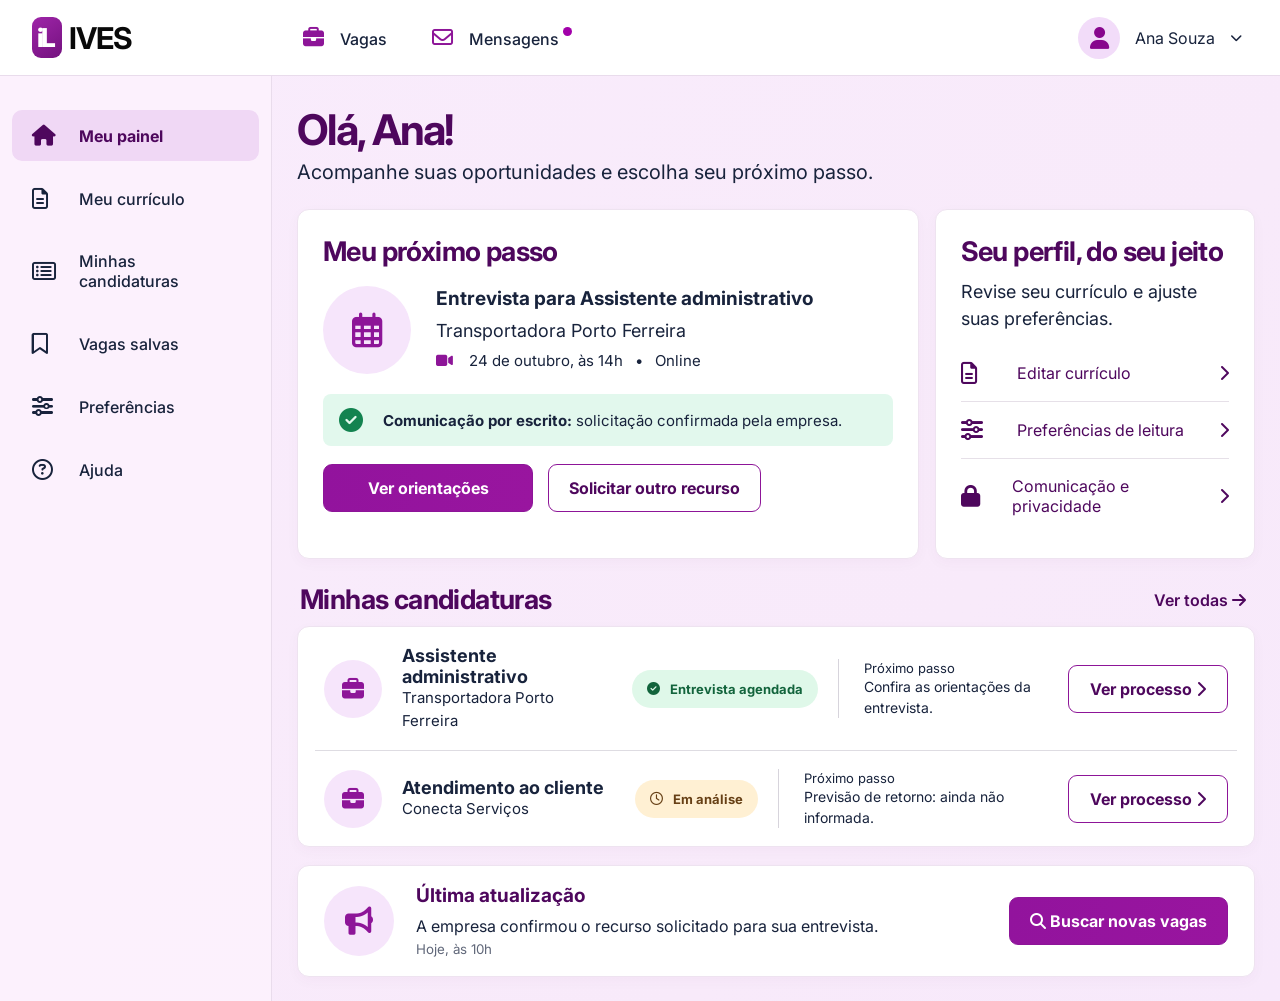
==== painel_candidato/index.html @ 95c907e9 "adicionando arquivos" ====
<!doctype html>
<html lang="pt-BR">
<head>
    <meta charset="UTF-8">
    <meta name="viewport" content="width=device-width,initial-scale=1">
    <link rel="stylesheet" href="https://cdnjs.cloudflare.com/ajax/libs/font-awesome/6.7.2/css/all.min.css">
    <link rel="stylesheet" href="css/painel.css">
    <link rel="stylesheet" href="css/ajuda.css">
    <link rel="stylesheet" href="css/base.css">
    <link rel="stylesheet" href="css/candidaturas.css">
    <link rel="stylesheet" href="css/componentes.css">
    <link rel="stylesheet" href="css/curriculo.css">
    <link rel="stylesheet" href="css/header.css">
    <link rel="stylesheet" href="css/layout.css">
    <link rel="stylesheet" href="css/mensagens.css">
    <link rel="stylesheet" href="css/preferencias.css">
    <link rel="stylesheet" href="css/responsivo.css">
    <link rel="stylesheet" href="css/sidebar.css">
    <link rel="stylesheet" href="css/vagas.css">
    <title>Meu painel | Included Lives</title>
</head>
<body>
    <header class="topbar">
        <a class="brand" href="#painel" aria-label="Included Lives, início"><span class="brand-icon">iL</span><b>IVES</b></a>
        <nav class="topnav">
            <a href="#vagas" data-view="vagas"><i class="fa-solid fa-briefcase"></i> Vagas</a>
            <a href="#mensagens" data-view="mensagens"><i class="fa-regular fa-envelope"></i> Mensagens <span class="dot"></span></a>
        </nav>
        
        <button class="account" id="accountBtn">
            <span class="avatar"><i class="fa-solid fa-user"></i></span><span>Ana Souza</span><i class="fa-solid fa-chevron-down"></i>
        </button>

        <div class="account-menu" id="accountMenu" hidden>
            <button data-view="preferencias">Preferências</button>
            <button data-view="ajuda">Ajuda</button>
        </div>
    </header>
    
    <div class="shell">
        <aside class="sidebar" aria-label="Navegação do candidato">
            <nav>
                <button class="side-link active" data-view="painel">
                    <i class="fa-solid fa-house"></i>
                    Meu painel
                </button>
                
                <button class="side-link" data-view="curriculo">
                    <i class="fa-regular fa-file-lines"></i>
                    Meu currículo
                </button>
                
                <button class="side-link" data-view="candidaturas">
                    <i class="fa-regular fa-rectangle-list"></i>
                    Minhas candidaturas
                </button>
                
                <button class="side-link" data-view="salvas">
                    <i class="fa-regular fa-bookmark"></i> 
                    Vagas salvas
                </button>
                
                <button class="side-link" data-view="preferencias">
                    <i class="fa-solid fa-sliders"></i> 
                    Preferências
                </button>
                
                <button class="side-link" data-view="ajuda">
                    <i class="fa-regular fa-circle-question"></i> 
                    Ajuda
                </button>
            </nav>
        </aside>


        <main id="main" class="main">
            <section id="painel" class="view active">
                <h1>Olá, Ana!</h1>
                <p class="lead">Acompanhe suas oportunidades e escolha seu próximo passo.</p>
                
                <div class="hero-grid">
                    <article class="card next">
                        <h2>Meu próximo passo</h2>
                        
                        <div class="interview">
                            <span class="round-icon"><i class="fa-regular fa-calendar-days"></i></span>
                            
                            <div>
                                <h3>Entrevista para Assistente administrativo</h3>
                                <p>Transportadora Porto Ferreira</p>
                                <p class="small">
                                    <i class="fa-solid fa-video accent"></i> 24 de outubro, às 14h <span class="sep">•</span> Online
                                </p>
                            </div>
                        </div>
                        
                        <div class="success">
                            <i class="fa-solid fa-circle-check"></i>
                            <span><b>Comunicação por escrito:</b> solicitação confirmada pela empresa.</span>
                        </div>

                        <div class="buttons">
                            <button class="primary" id="orientacoesBtn">Ver orientações</button>
                            <button class="outline" id="recursoBtn">Solicitar outro recurso</button>
                        </div>
                    </article>
                    
                    <article class="card profile">
                        <h2>Seu perfil, do seu jeito</h2>
                        <p>Revise seu currículo e ajuste suas preferências.</p>
                        
                        <button data-view="curriculo">
                            <i class="fa-regular fa-file-lines"></i> 
                            Editar currículo 
                            <i class="fa-solid fa-chevron-right"></i>
                        </button>
                        
                        <button data-view="preferencias">
                            <i class="fa-solid fa-sliders"></i> 
                            Preferências de leitura 
                            <i class="fa-solid fa-chevron-right"></i>
                        </button>
                        
                        <button data-view="preferencias">
                            <i class="fa-solid fa-lock"></i> 
                            Comunicação e privacidade 
                            <i class="fa-solid fa-chevron-right"></i>
                        </button>
                    </article>
                </div>
                
                <div class="section-title">
                    <h2>Minhas candidaturas</h2>

                    <button class="text-button" data-view="candidaturas">
                        Ver todas
                        <i class="fa-solid fa-arrow-right"></i>
                    </button>
                </div>
                
                <article class="card applications">
                    <div class="app-row">
                        <span class="round-icon mini"><i class="fa-solid fa-briefcase"></i></span>
                        
                        <div class="app-name">
                            <h3>Assistente administrativo</h3>
                            <p>Transportadora Porto Ferreira</p>
                        </div>
                        
                        <span class="pill green"><i class="fa-solid fa-circle-check"></i> Entrevista agendada</span>

                        <div class="next-step">
                            <small>Próximo passo</small>
                            <p>Confira as orientações da entrevista.</p>
                        </div>
                        
                        <button class="outline smallbtn" data-view="candidaturas">
                            Ver processo <i class="fa-solid fa-chevron-right"></i>
                        </button>
                    </div>

                    <div class="app-row">
                        <span class="round-icon mini"><i class="fa-solid fa-briefcase"></i></span>
                        
                        <div class="app-name">
                            <h3>Atendimento ao cliente</h3>
                            <p>Conecta Serviços</p>
                        </div>
                        
                        <span class="pill yellow"><i class="fa-regular fa-clock"></i> Em análise</span>
                        
                        <div class="next-step">
                            <small>Próximo passo</small>
                            <p>Previsão de retorno: ainda não informada.</p>
                        </div>
                        
                        <button class="outline smallbtn" data-view="candidaturas">
                            Ver processo <i class="fa-solid fa-chevron-right"></i>
                        </button>
                    </div>
                </article>

                <article class="card update">
                    <span class="round-icon"><i class="fa-solid fa-bullhorn"></i></span>
                    <div>
                        <h3>Última atualização</h3>
                        <p>A empresa confirmou o recurso solicitado para sua entrevista.</p>
                        <small>Hoje, às 10h</small>
                    </div>
                    
                    <button class="primary" data-view="vagas">
                        <i class="fa-solid fa-magnifying-glass"></i> 
                        Buscar novas vagas
                    </button>
                </article>
            </section>

            <section id="curriculo" class="view">
                <h1>Meu currículo</h1>
                <p class="lead">Atualize suas informações profissionais.</p>
                
                <div class="card formcard">
                    <form id="resumeForm">
                        <label>Nome completo
                            <input name="nome" value="Ana Souza" required>
                        </label>
                        
                        <label>E-mail
                            <input name="email" type="email" placeholder="ana@exemplo.com" required>
                        </label>
                            
                        <label>Resumo profissional
                            <textarea name="resumo" rows="4" placeholder="Conte um pouco sobre suas experiências e habilidades..."></textarea>
                        </label>
                        
                        <label>Formação
                            <input name="formacao" placeholder="Sua formação">
                        </label>
                        
                        <label>Habilidades
                            <input name="habilidades" placeholder="Ex.: atendimento, informática, organização">
                        </label>
                            
                        <button class="primary" type="submit">Salvar currículo</button>
                    </form>
                </div>
            </section>

            <section id="candidaturas" class="view">
                <h1>Minhas candidaturas</h1>
                <p class="lead">Acompanhe cada etapa dos processos seletivos.</p>
                
                <div class="card listcard">
                    <h3>Assistente administrativo</h3>
                    <p>Transportadora Porto Ferreira</p>
                    <span class="pill green">Entrevista agendada</span>
                    <p class="detail">Entrevista online — 24 de outubro, às 14h. Comunicação por escrito confirmada.</p>
                </div>

                <div class="card listcard">
                    <h3>Atendimento ao cliente</h3>
                    <p>Conecta Serviços</p>
                    <span class="pill yellow">Em análise</span>
                    <p class="detail">A empresa ainda não informou uma previsão de retorno.</p>
                </div>
            </section>

            <section id="salvas" class="view">
                <h1>Vagas salvas</h1>
                <p class="lead">Oportunidades para consultar mais tarde.</p>

                <div class="card listcard">
                    <p>Você ainda não salvou nenhuma vaga neste painel demonstrativo.</p>
                    <button class="primary" data-view="vagas">Buscar vagas</button>
                </div>
            </section>

            <section id="preferencias" class="view">
                <h1>Preferências</h1>
                <p class="lead">Personalize sua experiência de navegação.</p>

                <div class="card formcard">
                    <label class="toggle">
                        <input type="checkbox" id="largeText"> Aumentar tamanho do texto
                    </label>
                    
                    <label class="toggle">
                        <input type="checkbox" id="contrast"> Alto contraste
                    </label>
                    
                    <label class="toggle">
                        <input type="checkbox" id="reduceMotion"> Reduzir animações
                    </label>
                    
                    <label class="toggle">
                        <input type="checkbox" id="written"> Prefiro comunicação por escrito
                    </label>

                    <p class="muted">As preferências são guardadas apenas neste navegador.</p>
                </div>
            </section>

            <section id="ajuda" class="view">
                <h1>Ajuda</h1>
                <p class="lead">Encontre respostas para dúvidas frequentes.</p>
                
                <div class="card formcard">
                    <details>
                        <summary>Como acompanho uma candidatura?</summary>
                        <p>Abra “Minhas candidaturas” para consultar o status demonstrativo de cada processo.</p>
                    </details>
                    <details>
                        <summary>Como solicitar um recurso de acessibilidade?</summary>
                        <p>Use “Solicitar outro recurso” na visão geral para registrar sua solicitação localmente.</p>
                    </details>
                    <details>
                        <summary>Como edito meu currículo?</summary>
                        <p>Abra “Meu currículo”, preencha os campos e clique em “Salvar currículo”.</p>
                    </details>
                </div>
            </section>

            <section id="vagas" class="view">
                <h1>Buscar vagas</h1>
                <p class="lead">Encontre uma oportunidade para você.</p>
                <div class="card formcard">
                    <label>Pesquisar vaga
                        <input id="jobSearch" placeholder="Cargo ou empresa">
                    </label>
                    
                    <div id="jobResults"></div>
                </div>
            </section>
            
            <section id="mensagens" class="view">
                <h1>Mensagens</h1>
                <p class="lead">Suas conversas com empresas.</p>
                
                <div class="card listcard">
                    <h3>Transportadora Porto Ferreira</h3>
                    <p>Seu recurso de comunicação por escrito foi confirmado para a entrevista.</p>
                    <small>Mensagem demonstrativa</small>
                </div>
            </section>
        </main>
    </div>

    <dialog id="dialog">
        <form method="dialog"><button class="close" aria-label="Fechar">×</button>
            <h2 id="dialogTitle"></h2>
            <div id="dialogBody"></div>
            <div class="buttons">
                <button class="primary" value="close">Entendi</button>
            </div>
        </form>
    </dialog>
    
    <div id="toast" role="status" aria-live="polite"></div>
    <script src="js/painel.js"></script>
</body>

</html>
---- painel_candidato/css/painel.css ----
.hero-grid {
    display: grid;
    grid-template-columns: 1.94fr 1fr;
    gap: 16px
}

.next,
.profile {
    padding: 25px
}

.interview {
    display: flex;
    gap: 25px;
    align-items: center;
    margin-bottom: 20px
}

.interview p {
    font-size: 18px
}

.interview .small {
    font-size: 15px;
    margin-top: 6px
}

.accent {
    color: var(--purple);
    margin-right: 12px
}

.sep {
    margin: 0 8px
}

.round-icon {
    background: #f6e5fb;
    color: var(--purple);
    border-radius: 50%;
    display: grid;
    place-items: center;
    flex: 0 0 88px;
    height: 88px;
    font-size: 35px
}

.success {
    background: #e2f8ed;
    border-radius: 8px;
    padding: 14px 16px;
    display: flex;
    gap: 20px;
    align-items: center;
    font-size: 15px
}

.success i {
    color: #138350;
    font-size: 24px
}

.buttons {
    display: flex;
    gap: 15px;
    margin-top: 18px
}

.buttons>button {
    min-width: 210px
}

.profile>p {
    font-size: 18px;
    margin: -8px 0 13px
}

.profile>button {
    border: 0;
    border-bottom: 1px solid #e6e0e8;
    background: white;
    width: 100%;
    display: flex;
    align-items: center;
    text-align: left;
    gap: 26px;
    color: var(--deep);
    padding: 17px 0;
    font-size: 16px
}

.profile>button:last-child {
    border-bottom: 0
}

.profile>button i:first-child {
    font-size: 22px;
    width: 30px
}

.profile>button i:last-child {
    margin-left: auto
}

.section-title {
    display: flex;
    align-items: center;
    justify-content: space-between;
    margin: 24px 3px 10px
}

.section-title h2 {
    margin: 0
}

.round-icon.mini {
    flex-basis: 58px;
    height: 58px;
    font-size: 22px
}

.update {
    display: flex;
    align-items: center;
    gap: 22px;
    padding: 18px 26px;
    margin-top: 18px
}

.update .round-icon {
    flex-basis: 70px;
    height: 70px;
    font-size: 28px
}

.update h3 {
    color: var(--deep)
}

.update small {
    color: var(--muted)
}

.update .primary {
    margin-left: auto
}
---- painel_candidato/css/ajuda.css ----
details {
    padding: 15px;
    border-bottom: 1px solid var(--line)
}

summary {
    cursor: pointer;
    font-weight: 600
}

details p {
    padding: 12px 0
}
---- painel_candidato/css/base.css ----
@import url("https://fonts.googleapis.com/css2?family=Inter:wght@400;500;600;700;800&display=swap");

:root {
    --purple: #8d1598;
    --deep: #4e075d;
    --ink: #18233c;
    --muted: #606779;
    --line: #eadff0;
    --bg: #faecfb;
    --header: 76px
}

* {
    box-sizing: border-box
}

html,
body {
    margin: 0;
    min-height: 100%;
    font-family: Inter, Arial, sans-serif;
    color: var(--ink)
}

body {
    background: linear-gradient(125deg, #f9ecfc, #f8eafa 70%, #f7e9fb)
}

button,
input,
textarea {
    font: inherit
}

button {
    cursor: pointer
}

button:focus-visible,
a:focus-visible,
input:focus-visible,
textarea:focus-visible {
    outline: 3px solid #b74bc9;
    outline-offset: 3px
}

h1 {
    color: var(--deep);
    font-size: clamp(34px, 3.3vw, 55px);
    margin: 0 0 3px;
    letter-spacing: -1.7px;
    line-height: 1.14
}

h2 {
    font-size: 27px;
    color: var(--deep);
    margin: 0 0 18px;
    letter-spacing: -.6px
}

h3 {
    margin: 0 0 7px;
    font-size: 19px
}

p {
    margin: 0;
    line-height: 1.5
}

.lead {
    font-size: 20px;
    margin: 0 0 22px
}
---- painel_candidato/css/candidaturas.css ----
.applications {
    padding: 0 17px
}

.app-row {
    display: flex;
    align-items: center;
    gap: 20px;
    padding: 18px 9px
}

.app-row+.app-row {
    border-top: 1px solid #dedce2
}

.app-name {
    min-width: 210px;
    flex: 1
}

.app-name h3 {
    font-size: 18px;
    margin: 0
}

.app-name p {
    font-size: 15px
}

.pill {
    white-space: nowrap;
    display: inline-flex;
    align-items: center;
    gap: 10px;
    border-radius: 30px;
    padding: 11px 15px;
    font-weight: 700;
    font-size: 13px
}

.green {
    background: #dff8e9;
    color: #12643c
}

.yellow {
    background: #fff0d3;
    color: #674016
}

.next-step {
    border-left: 1px solid #d7d4dc;
    padding-left: 25px;
    flex: 1.15;
    font-size: 14px
}

.next-step small {
    font-size: 13px
}

.smallbtn {
    min-width: 160px;
    padding: 11px 12px
}
---- painel_candidato/css/componentes.css ----
.card {
    background: #fff;
    border: 1px solid #eee3f0;
    border-radius: 12px;
    box-shadow: 0 4px 14px #55245c08
}

.primary,
.outline {
    border-radius: 9px;
    padding: 13px 20px;
    font-weight: 700;
    border: 1.5px solid var(--purple)
}

.primary {
    background: linear-gradient(95deg, #92139d, #99159f);
    color: #fff
}

.outline {
    background: #fff;
    color: var(--deep)
}

.text-button {
    background: none;
    border: 0;
    color: var(--deep);
    font-weight: 600
}

.listcard {
    padding: 22px;
    margin-bottom: 16px
}

.listcard .detail {
    margin-top: 15px
}

.muted {
    color: var(--muted);
    font-size: 13px;
    margin-top: 18px
}

dialog {
    border: 1px solid var(--line);
    border-radius: 16px;
    padding: 30px;
    max-width: 490px;
    width: calc(100% - 32px);
    box-shadow: 0 15px 60px #0003
}

dialog::backdrop {
    background: #1e102d77
}

dialog h2 {
    padding-right: 25px
}

.close {
    position: absolute;
    right: 20px;
    top: 15px;
    border: 0;
    background: transparent;
    font-size: 27px
}

#toast {
    position: fixed;
    bottom: 20px;
    right: 20px;
    background: #43104f;
    color: #fff;
    padding: 14px 20px;
    border-radius: 9px;
    display: none;
    z-index: 10
}
---- painel_candidato/css/curriculo.css ----
.formcard {
    max-width: 850px;
    padding: 25px
}

.formcard form {
    display: grid;
    gap: 17px
}

.formcard label {
    display: grid;
    gap: 7px;
    font-weight: 600
}

.formcard input:not([type=checkbox]),
.formcard textarea {
    border: 1px solid #d8cbdd;
    border-radius: 8px;
    padding: 12px;
    width: 100%;
    background: #fff
}

.formcard .primary {
    justify-self: start
}
---- painel_candidato/css/header.css ----
.topbar {
    height: var(--header);
    background: #fff;
    display: flex;
    align-items: center;
    border-bottom: 1px solid #e9dcec;
    position: relative;
    z-index: 3;
    padding: 0 32px;
    gap: 35px
}

.brand {
    width: 236px;
    display: flex;
    align-items: center;
    text-decoration: none;
    color: #090909;
    font-size: 30px;
    letter-spacing: -1px;
    gap: 7px;
    font-weight: 800
}

.brand-icon {
    background: linear-gradient(145deg, #9e25a8, #74117f);
    color: #fff;
    font-size: 26px;
    letter-spacing: -3px;
    padding: 5px 9px 5px 5px;
    border-radius: 9px
}

.topnav {
    display: flex;
    align-items: center;
    gap: 45px
}

.topnav a {
    color: var(--ink);
    text-decoration: none;
    font-weight: 500;
    position: relative
}

.topnav i {
    color: var(--purple);
    font-size: 21px;
    margin-right: 12px
}

.dot {
    display: inline-block;
    background: #a200aa;
    width: 9px;
    height: 9px;
    border-radius: 50%;
    vertical-align: top
}

.account {
    margin-left: auto;
    border: 0;
    background: transparent;
    display: flex;
    align-items: center;
    gap: 15px;
    color: var(--ink)
}

.account .fa-chevron-down {
    font-size: 12px
}

.avatar {
    background: #f2dcf9;
    border-radius: 50%;
    height: 42px;
    width: 42px;
    display: grid;
    place-items: center;
    color: #87068d;
    font-size: 22px
}

.account-menu {
    position: absolute;
    right: 25px;
    top: 65px;
    background: white;
    box-shadow: 0 8px 24px #34023d20;
    border: 1px solid var(--line);
    border-radius: 10px;
    padding: 8px
}

.account-menu button {
    display: block;
    border: 0;
    background: transparent;
    padding: 12px 25px;
    width: 100%;
    text-align: left
}
---- painel_candidato/css/layout.css ----
.shell {
    display: grid;
    grid-template-columns: 272px minmax(0, 1fr);
    min-height: calc(100dvh - var(--header))
}

.main {
    padding: 30px 25px 24px;
    min-width: 0;
    overflow: auto
}

.view {
    display: none
}

.view.active {
    display: block
}
---- painel_candidato/css/preferencias.css ----
.toggle {
    display: flex;
    align-items: center;
    gap: 15px;
    padding: 12px 0
}

.toggle input {
    accent-color: var(--purple);
    width: 20px;
    height: 20px
}

.large-text {
    font-size: 115%
}

.high-contrast {
    --bg: #fff;
    --ink: #090909;
    --deep: #31003e;
    --muted: #222;
    --line: #555
}
---- painel_candidato/css/responsivo.css ----
@media(max-width:1200px) {
    .app-row {
        flex-wrap: wrap
    }

    .app-name {
        flex: 1
    }

    .next-step {
        flex: 1;
        min-width: 180px
    }

    .hero-grid {
        grid-template-columns: 1.4fr 1fr
    }

    .buttons>button {
        min-width: 0
    }
}

@media(max-width:850px) {
    .shell {
        grid-template-columns: 80px minmax(0, 1fr)
    }

    .sidebar {
        padding: 20px 8px
    }

    .side-link {
        font-size: 0;
        justify-content: center;
        padding: 17px 8px
    }

    .side-link i {
        font-size: 22px
    }

    .brand {
        width: auto
    }

    .topbar {
        padding: 0 16px
    }

    .hero-grid {
        grid-template-columns: 1fr
    }

    .main {
        padding: 24px 16px
    }

    .topnav {
        gap: 18px
    }
}

@media(max-width:550px) {
    .topbar {
        height: 68px;
        gap: 12px
    }

    .brand {
        font-size: 21px
    }

    .brand-icon {
        font-size: 20px
    }

    .topnav a {
        font-size: 0
    }

    .topnav i {
        font-size: 20px;
        margin: 0
    }

    .account span:not(.avatar) {
        display: none
    }

    .account {
        gap: 5px
    }

    .shell {
        grid-template-columns: 57px minmax(0, 1fr)
    }

    .side-link i {
        font-size: 18px
    }

    .sidebar {
        padding: 12px 4px
    }

    .main {
        padding: 22px 12px
    }

    h1 {
        font-size: 34px
    }

    h2 {
        font-size: 23px
    }

    .lead {
        font-size: 16px
    }

    .next,
    .profile {
        padding: 18px
    }

    .interview {
        gap: 12px
    }

    .round-icon {
        flex-basis: 55px;
        height: 55px;
        font-size: 24px
    }

    .interview h3 {
        font-size: 16px
    }

    .interview p {
        font-size: 14px
    }

    .buttons {
        flex-direction: column
    }

    .app-row {
        gap: 10px
    }

    .app-name {
        min-width: 140px
    }

    .next-step {
        border: 0;
        padding-left: 0
    }

    .update {
        flex-wrap: wrap;
        padding: 16px
    }

    .update .primary {
        margin-left: 0;
        width: 100%
    }

    .section-title h2 {
        font-size: 20px
    }
}
---- painel_candidato/css/sidebar.css ----
.sidebar {
    border-right: 1px solid #e9dcec;
    background: #fff7ff91;
    padding: 34px 12px
}

.sidebar nav {
    display: grid;
    gap: 12px
}

.side-link {
    border: 0;
    background: transparent;
    color: var(--ink);
    text-align: left;
    padding: 15px 20px;
    display: flex;
    align-items: center;
    gap: 24px;
    border-radius: 10px;
    font-weight: 500
}

.side-link i {
    font-size: 21px;
    width: 23px
}

.side-link.active,
.side-link:hover {
    background: #f0d8f5;
    color: var(--deep);
    font-weight: 700
}
---- painel_candidato/css/vagas.css ----
#jobResults {
    margin-top: 20px
}

#jobResults .job {
    padding: 15px;
    border-top: 1px solid var(--line)
}
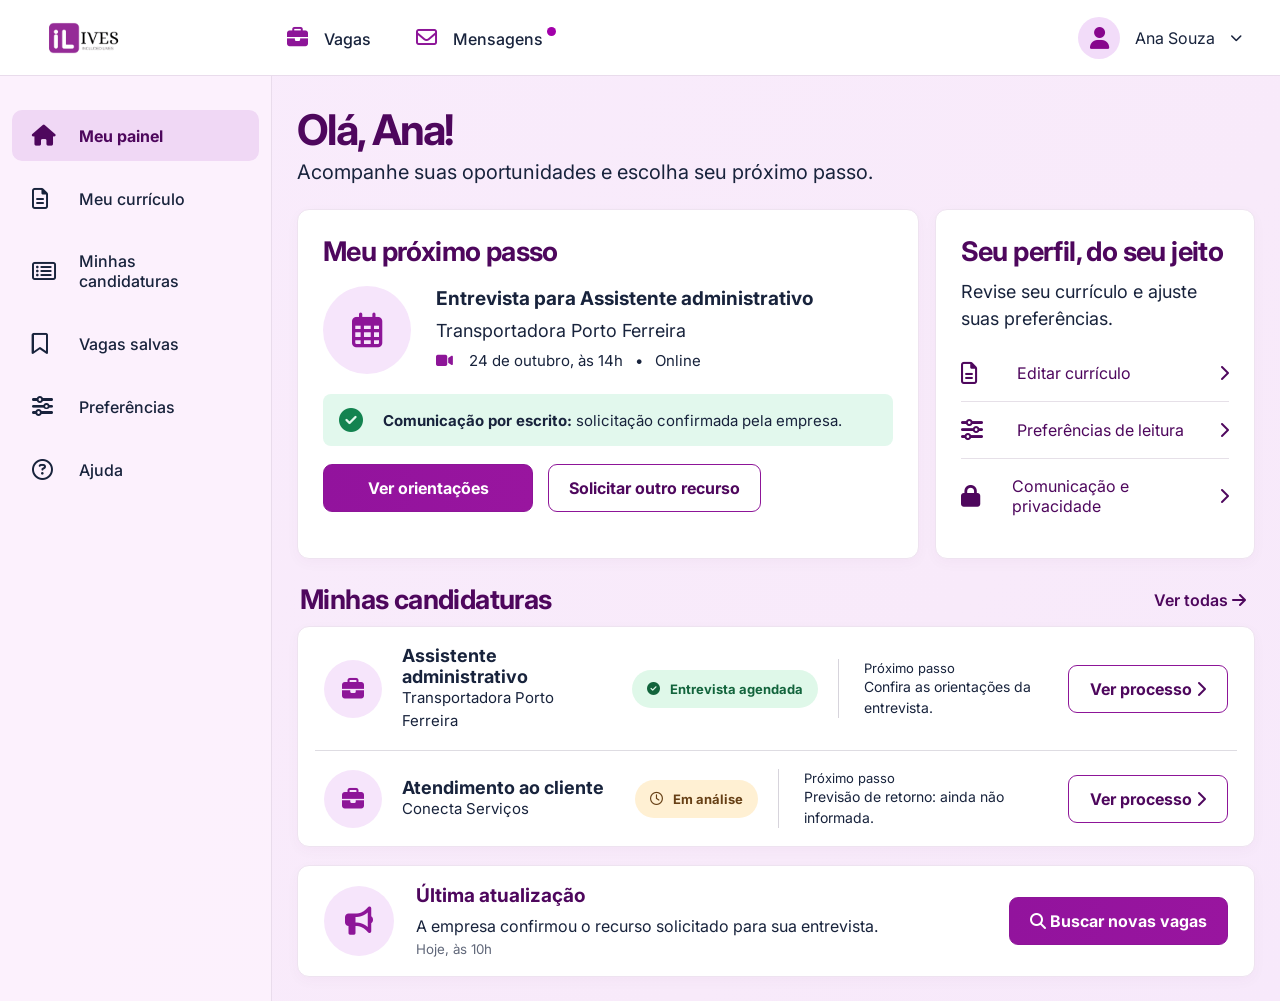
==== commit 4a87af6b: "fiz algumas alterações" ====
--- a/painel_candidato/index.html
+++ b/painel_candidato/index.html
@@ -4,40 +4,42 @@
     <meta charset="UTF-8">
     <meta name="viewport" content="width=device-width,initial-scale=1">
     <link rel="stylesheet" href="https://cdnjs.cloudflare.com/ajax/libs/font-awesome/6.7.2/css/all.min.css">
-    <link rel="stylesheet" href="css/painel.css">
-    <link rel="stylesheet" href="css/ajuda.css">
+    <link rel="stylesheet" href="css/nav-lateral.css">
     <link rel="stylesheet" href="css/base.css">
-    <link rel="stylesheet" href="css/candidaturas.css">
     <link rel="stylesheet" href="css/componentes.css">
-    <link rel="stylesheet" href="css/curriculo.css">
     <link rel="stylesheet" href="css/header.css">
     <link rel="stylesheet" href="css/layout.css">
-    <link rel="stylesheet" href="css/mensagens.css">
-    <link rel="stylesheet" href="css/preferencias.css">
     <link rel="stylesheet" href="css/responsivo.css">
     <link rel="stylesheet" href="css/sidebar.css">
-    <link rel="stylesheet" href="css/vagas.css">
     <title>Meu painel | Included Lives</title>
 </head>
 <body>
+    <!-- Cabeçalho -->
     <header class="topbar">
-        <a class="brand" href="#painel" aria-label="Included Lives, início"><span class="brand-icon">iL</span><b>IVES</b></a>
+        <!-- Logo -->
+        <img src="assets/logo.png" alt="logo da Included Lives">
+
+        <!-- Navegação das vagas e mensagens -->
         <nav class="topnav">
             <a href="#vagas" data-view="vagas"><i class="fa-solid fa-briefcase"></i> Vagas</a>
             <a href="#mensagens" data-view="mensagens"><i class="fa-regular fa-envelope"></i> Mensagens <span class="dot"></span></a>
         </nav>
-        
+
+        <!-- Perfil do candidato -->
         <button class="account" id="accountBtn">
             <span class="avatar"><i class="fa-solid fa-user"></i></span><span>Ana Souza</span><i class="fa-solid fa-chevron-down"></i>
         </button>
 
+        <!-- Opções do Perfil -->
         <div class="account-menu" id="accountMenu" hidden>
             <button data-view="preferencias">Preferências</button>
             <button data-view="ajuda">Ajuda</button>
         </div>
     </header>
     
+
     <div class="shell">
+        <!-- Navegação lateral -->
         <aside class="sidebar" aria-label="Navegação do candidato">
             <nav>
                 <button class="side-link active" data-view="painel">
@@ -72,19 +74,24 @@
             </nav>
         </aside>
 
-
+        <!-- Corpo do site -->
         <main id="main" class="main">
+
+            <!-- Seção do painel -->
             <section id="painel" class="view active">
+                <!-- Titulo da página -->
                 <h1>Olá, Ana!</h1>
                 <p class="lead">Acompanhe suas oportunidades e escolha seu próximo passo.</p>
                 
                 <div class="hero-grid">
+                    <!-- Card 1 -->
                     <article class="card next">
+                        <!-- Titulo -->
                         <h2>Meu próximo passo</h2>
                         
+                        <!-- Informações -->
                         <div class="interview">
                             <span class="round-icon"><i class="fa-regular fa-calendar-days"></i></span>
-                            
                             <div>
                                 <h3>Entrevista para Assistente administrativo</h3>
                                 <p>Transportadora Porto Ferreira</p>
@@ -94,21 +101,26 @@
                             </div>
                         </div>
                         
+                        <!-- Confirmação da empresa-->
                         <div class="success">
                             <i class="fa-solid fa-circle-check"></i>
                             <span><b>Comunicação por escrito:</b> solicitação confirmada pela empresa.</span>
                         </div>
 
+                        <!-- Botões -->
                         <div class="buttons">
                             <button class="primary" id="orientacoesBtn">Ver orientações</button>
                             <button class="outline" id="recursoBtn">Solicitar outro recurso</button>
                         </div>
                     </article>
-                    
+
+                    <!-- Card 2 -->
                     <article class="card profile">
+                        <!-- Titulo -->
                         <h2>Seu perfil, do seu jeito</h2>
                         <p>Revise seu currículo e ajuste suas preferências.</p>
                         
+                        <!-- Botões -->
                         <button data-view="curriculo">
                             <i class="fa-regular fa-file-lines"></i> 
                             Editar currículo 
@@ -129,6 +141,7 @@
                     </article>
                 </div>
                 
+                <!-- Card 3-->
                 <div class="section-title">
                     <h2>Minhas candidaturas</h2>
 
@@ -137,16 +150,20 @@
                         <i class="fa-solid fa-arrow-right"></i>
                     </button>
                 </div>
-                
+
+                <!-- Informações das candidaturas -->
                 <article class="card applications">
+                    <!-- Candidatura 1 -->
                     <div class="app-row">
                         <span class="round-icon mini"><i class="fa-solid fa-briefcase"></i></span>
                         
+                        <!-- Nome da vaga e da empresa -->
                         <div class="app-name">
                             <h3>Assistente administrativo</h3>
                             <p>Transportadora Porto Ferreira</p>
                         </div>
                         
+                        <!-- Icone da situação da vaga -->
                         <span class="pill green"><i class="fa-solid fa-circle-check"></i> Entrevista agendada</span>
 
                         <div class="next-step">
@@ -154,19 +171,23 @@
                             <p>Confira as orientações da entrevista.</p>
                         </div>
                         
+                        <!-- Botão que te joga para candidaturas-->
                         <button class="outline smallbtn" data-view="candidaturas">
                             Ver processo <i class="fa-solid fa-chevron-right"></i>
                         </button>
                     </div>
 
+                    <!-- Candidatura 2 -->
                     <div class="app-row">
                         <span class="round-icon mini"><i class="fa-solid fa-briefcase"></i></span>
                         
+                        <!-- Nome da vaga e da empresa -->
                         <div class="app-name">
                             <h3>Atendimento ao cliente</h3>
                             <p>Conecta Serviços</p>
                         </div>
-                        
+
+                        <!-- Icone da situação da vaga -->
                         <span class="pill yellow"><i class="fa-regular fa-clock"></i> Em análise</span>
                         
                         <div class="next-step">
@@ -174,20 +195,24 @@
                             <p>Previsão de retorno: ainda não informada.</p>
                         </div>
                         
+                        <!-- Botão que te joga para candidaturas-->
                         <button class="outline smallbtn" data-view="candidaturas">
                             Ver processo <i class="fa-solid fa-chevron-right"></i>
                         </button>
                     </div>
                 </article>
 
+                <!-- Card 4 -->
                 <article class="card update">
                     <span class="round-icon"><i class="fa-solid fa-bullhorn"></i></span>
+                    <!-- Atualizações -->
                     <div>
                         <h3>Última atualização</h3>
                         <p>A empresa confirmou o recurso solicitado para sua entrevista.</p>
                         <small>Hoje, às 10h</small>
                     </div>
                     
+                    <!-- Botão que joga para a aba de novas vagas -->
                     <button class="primary" data-view="vagas">
                         <i class="fa-solid fa-magnifying-glass"></i> 
                         Buscar novas vagas
@@ -195,10 +220,13 @@
                 </article>
             </section>
 
+            <!-- Seção do curriculo -->
             <section id="curriculo" class="view">
+                <!-- Titulo -->
                 <h1>Meu currículo</h1>
                 <p class="lead">Atualize suas informações profissionais.</p>
                 
+                <!-- Formulário -->
                 <div class="card formcard">
                     <form id="resumeForm">
                         <label>Nome completo
@@ -226,10 +254,13 @@
                 </div>
             </section>
 
+            <!-- Seção de candidaturas -->
             <section id="candidaturas" class="view">
+                <!-- Titulo -->
                 <h1>Minhas candidaturas</h1>
                 <p class="lead">Acompanhe cada etapa dos processos seletivos.</p>
                 
+                <!-- Card 1 / Candidatura -->
                 <div class="card listcard">
                     <h3>Assistente administrativo</h3>
                     <p>Transportadora Porto Ferreira</p>
@@ -237,6 +268,7 @@
                     <p class="detail">Entrevista online — 24 de outubro, às 14h. Comunicação por escrito confirmada.</p>
                 </div>
 
+                <!-- Card 2 / Candidatura -->
                 <div class="card listcard">
                     <h3>Atendimento ao cliente</h3>
                     <p>Conecta Serviços</p>
@@ -245,20 +277,26 @@
                 </div>
             </section>
 
+            <!-- Seção de vagas salvas -->
             <section id="salvas" class="view">
+                <!-- Titulo -->
                 <h1>Vagas salvas</h1>
                 <p class="lead">Oportunidades para consultar mais tarde.</p>
 
+                <!-- Lista das vagas salvas -->
                 <div class="card listcard">
                     <p>Você ainda não salvou nenhuma vaga neste painel demonstrativo.</p>
                     <button class="primary" data-view="vagas">Buscar vagas</button>
                 </div>
             </section>
 
+            <!-- Seção de preferências -->
             <section id="preferencias" class="view">
+                <!-- Titulo -->
                 <h1>Preferências</h1>
                 <p class="lead">Personalize sua experiência de navegação.</p>
 
+                <!-- Opções de preferências -->
                 <div class="card formcard">
                     <label class="toggle">
                         <input type="checkbox" id="largeText"> Aumentar tamanho do texto
@@ -280,10 +318,13 @@
                 </div>
             </section>
 
+            <!-- Seção de ajuda -->
             <section id="ajuda" class="view">
+                <!-- Titulo -->
                 <h1>Ajuda</h1>
                 <p class="lead">Encontre respostas para dúvidas frequentes.</p>
                 
+                <!-- Dúvidas / Faqs -->
                 <div class="card formcard">
                     <details>
                         <summary>Como acompanho uma candidatura?</summary>
@@ -300,6 +341,7 @@
                 </div>
             </section>
 
+            <!-- Seção de vagas / Header -->
             <section id="vagas" class="view">
                 <h1>Buscar vagas</h1>
                 <p class="lead">Encontre uma oportunidade para você.</p>
@@ -312,6 +354,7 @@
                 </div>
             </section>
             
+            <!-- Seção de mensagens / Header -->
             <section id="mensagens" class="view">
                 <h1>Mensagens</h1>
                 <p class="lead">Suas conversas com empresas.</p>
--- a/painel_candidato/css/nav-lateral.css
+++ b/painel_candidato/css/nav-lateral.css
@@ -0,0 +1,302 @@
+/* Meu painel */
+
+.hero-grid {
+    display: grid;
+    grid-template-columns: 1.94fr 1fr;
+    gap: 16px
+}
+
+.next,
+.profile {
+    padding: 25px
+}
+
+.interview {
+    display: flex;
+    gap: 25px;
+    align-items: center;
+    margin-bottom: 20px
+}
+
+.interview p {
+    font-size: 18px
+}
+
+.interview .small {
+    font-size: 15px;
+    margin-top: 6px
+}
+
+.accent {
+    color: var(--purple);
+    margin-right: 12px
+}
+
+.sep {
+    margin: 0 8px
+}
+
+.round-icon {
+    background: #f6e5fb;
+    color: var(--purple);
+    border-radius: 50%;
+    display: grid;
+    place-items: center;
+    flex: 0 0 88px;
+    height: 88px;
+    font-size: 35px
+}
+
+.success {
+    background: #e2f8ed;
+    border-radius: 8px;
+    padding: 14px 16px;
+    display: flex;
+    gap: 20px;
+    align-items: center;
+    font-size: 15px
+}
+
+.success i {
+    color: #138350;
+    font-size: 24px
+}
+
+.buttons {
+    display: flex;
+    gap: 15px;
+    margin-top: 18px
+}
+
+.buttons>button {
+    min-width: 210px
+}
+
+.profile>p {
+    font-size: 18px;
+    margin: -8px 0 13px
+}
+
+.profile>button {
+    border: 0;
+    border-bottom: 1px solid #e6e0e8;
+    background: white;
+    width: 100%;
+    display: flex;
+    align-items: center;
+    text-align: left;
+    gap: 26px;
+    color: var(--deep);
+    padding: 17px 0;
+    font-size: 16px
+}
+
+.profile>button:last-child {
+    border-bottom: 0
+}
+
+.profile>button i:first-child {
+    font-size: 22px;
+    width: 30px
+}
+
+.profile>button i:last-child {
+    margin-left: auto
+}
+
+.section-title {
+    display: flex;
+    align-items: center;
+    justify-content: space-between;
+    margin: 24px 3px 10px
+}
+
+.section-title h2 {
+    margin: 0
+}
+
+.round-icon.mini {
+    flex-basis: 58px;
+    height: 58px;
+    font-size: 22px
+}
+
+.update {
+    display: flex;
+    align-items: center;
+    gap: 22px;
+    padding: 18px 26px;
+    margin-top: 18px
+}
+
+.update .round-icon {
+    flex-basis: 70px;
+    height: 70px;
+    font-size: 28px
+}
+
+.update h3 {
+    color: var(--deep)
+}
+
+.update small {
+    color: var(--muted)
+}
+
+.update .primary {
+    margin-left: auto
+}
+
+/* Meu curriculo */
+
+.formcard {
+    max-width: 850px;
+    padding: 25px
+}
+
+.formcard form {
+    display: grid;
+    gap: 17px
+}
+
+.formcard label {
+    display: grid;
+    gap: 7px;
+    font-weight: 600
+}
+
+.formcard input:not([type=checkbox]),
+.formcard textarea {
+    border: 1px solid #d8cbdd;
+    border-radius: 8px;
+    padding: 12px;
+    width: 100%;
+    background: #fff
+}
+
+.formcard .primary {
+    justify-self: start
+}
+
+/* Minhas candidaturas */
+
+.applications {
+    padding: 0 17px
+}
+
+.app-row {
+    display: flex;
+    align-items: center;
+    gap: 20px;
+    padding: 18px 9px
+}
+
+.app-row+.app-row {
+    border-top: 1px solid #dedce2
+}
+
+.app-name {
+    min-width: 210px;
+    flex: 1
+}
+
+.app-name h3 {
+    font-size: 18px;
+    margin: 0
+}
+
+.app-name p {
+    font-size: 15px
+}
+
+.pill {
+    white-space: nowrap;
+    display: inline-flex;
+    align-items: center;
+    gap: 10px;
+    border-radius: 30px;
+    padding: 11px 15px;
+    font-weight: 700;
+    font-size: 13px
+}
+
+.green {
+    background: #dff8e9;
+    color: #12643c
+}
+
+.yellow {
+    background: #fff0d3;
+    color: #674016
+}
+
+.next-step {
+    border-left: 1px solid #d7d4dc;
+    padding-left: 25px;
+    flex: 1.15;
+    font-size: 14px
+}
+
+.next-step small {
+    font-size: 13px
+}
+
+.smallbtn {
+    min-width: 160px;
+    padding: 11px 12px
+}
+
+/* Vagas salvas */
+
+#jobResults {
+    margin-top: 20px
+}
+
+#jobResults .job {
+    padding: 15px;
+    border-top: 1px solid var(--line)
+}
+
+/* Preferências */
+
+.toggle {
+    display: flex;
+    align-items: center;
+    gap: 15px;
+    padding: 12px 0
+}
+
+.toggle input {
+    accent-color: var(--purple);
+    width: 20px;
+    height: 20px
+}
+
+.large-text {
+    font-size: 115%
+}
+
+.high-contrast {
+    --bg: #fff;
+    --ink: #090909;
+    --deep: #31003e;
+    --muted: #222;
+    --line: #555
+}
+
+/* Ajuda */
+
+details {
+    padding: 15px;
+    border-bottom: 1px solid var(--line)
+}
+
+summary {
+    cursor: pointer;
+    font-weight: 600
+}
+
+details p {
+    padding: 12px 0
+}
+
--- a/painel_candidato/css/header.css
+++ b/painel_candidato/css/header.css
@@ -10,31 +10,16 @@
     gap: 35px
 }
 
-.brand {
-    width: 236px;
-    display: flex;
-    align-items: center;
-    text-decoration: none;
-    color: #090909;
-    font-size: 30px;
-    letter-spacing: -1px;
-    gap: 7px;
-    font-weight: 800
-}
-
-.brand-icon {
-    background: linear-gradient(145deg, #9e25a8, #74117f);
-    color: #fff;
-    font-size: 26px;
-    letter-spacing: -3px;
-    padding: 5px 9px 5px 5px;
-    border-radius: 9px
+header img {
+    width: 100px;
+    height: 100px;
 }
 
 .topnav {
     display: flex;
     align-items: center;
-    gap: 45px
+    margin-left: 120px;
+    gap: 45px;
 }
 
 .topnav a {
